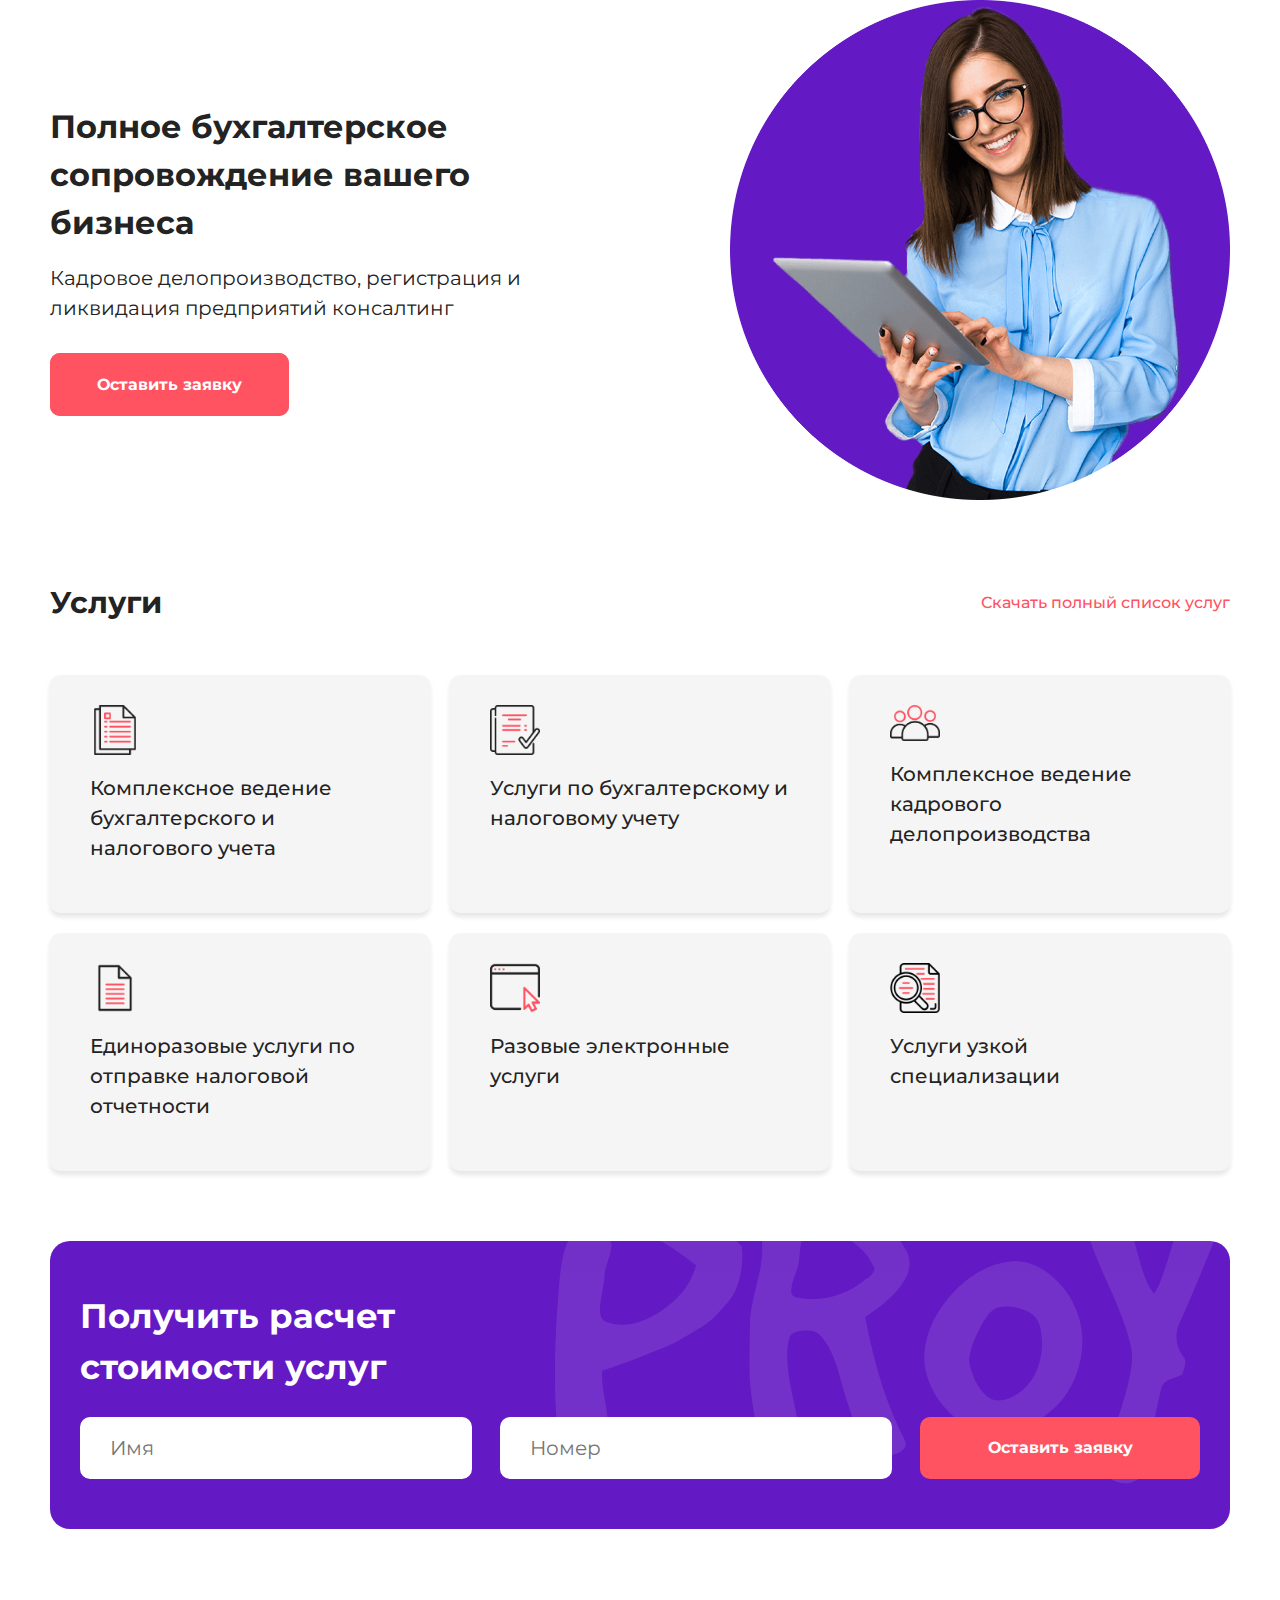
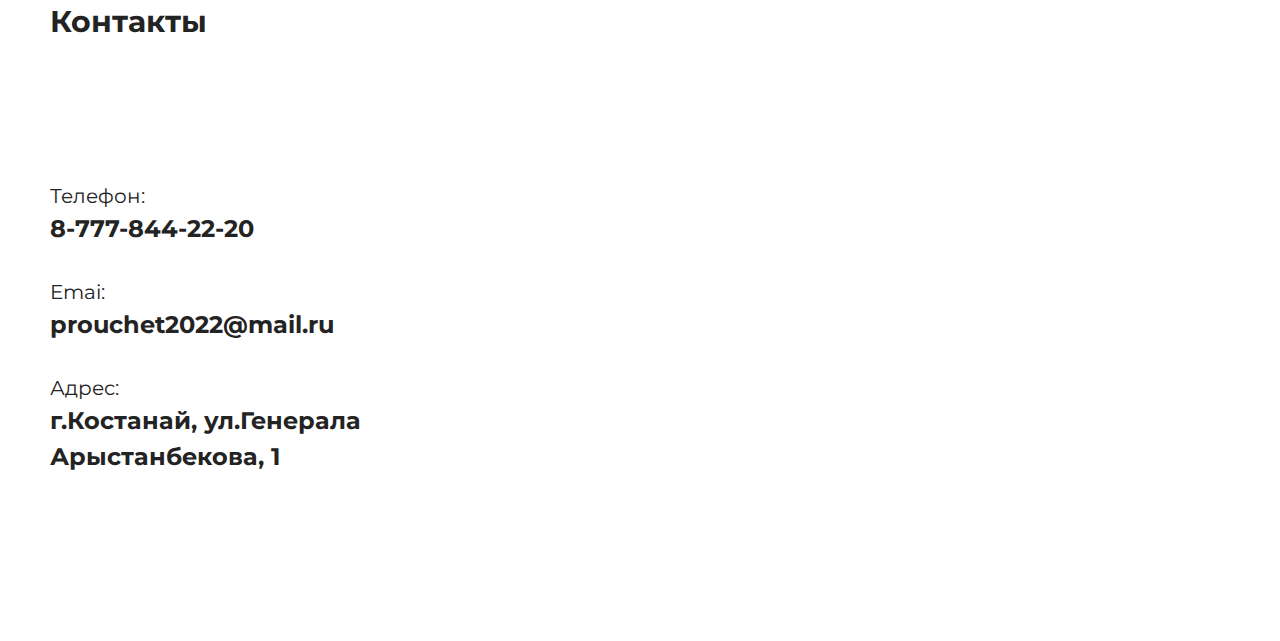
==== index.html @ 099c576c "first commit" ====
<!DOCTYPE html>
<html lang="en">

<head>
    <meta charset="UTF-8">
    <meta http-equiv="X-UA-Compatible" content="IE=edge">
    <meta name="viewport" content="width=device-width, initial-scale=1.0">
    <title>Document</title>
    <link rel="stylesheet" href="./styles/index.css">
</head>

<body>
    <!-- <header class="header">
        <div class="container">
            <div class="header__top">
                <div class="logo">
                    <img src="img/header/Лого.svg" alt="Лого">
                </div>
                <div class="social">
                    <ul class="social__links">
                        <li class="social__link">
                            <a href="mailto:prouchet2022@mail.ru"><img src="img/header/Почта.svg" alt="Почта">
                            </a>
                        </li>
                        <li class="social__link">
                            <a href="https://www.instagram.com/prouchet2022/">
                                <img src="img/header/Инста.svg" alt="Инстаграм">
                            </a>
                        </li>
                        <li class="social__link">
                            <a
                                href="https://api.whatsapp.com/send/?phone=%2B77778442220&text&type=phone_number&app_absent=0">
                                <img src="img/header/Ватсап.svg" alt="WhatsApp">
                            </a>
                        </li>
                        <li class="social__link">
                            <a href="https://t.me/ProUchet2022"><img src="img/header/Телега.svg" alt="Телеграм"></a>
                        </li>
                    </ul>
                </div>
            </div>
            <div class="header__line"></div>
            <div class="header__bottom">
                <nav class="nav">
                    <ul class="nav__links">
                        <li class="nav__link"><a href="">Главная</a></li>
                        <li class="nav__link"><a href="">Услуги</a></li>
                        <li class="nav__link"><a href="">Оставить заявку</a></li>
                        <li class="nav__link"><a href="">Контакты</a></li>
                    </ul>
                </nav>
                <a class="phone" href="tel:+77778442220">8-777-844-22-20</a>
            </div>
        </div>
    </header> -->

    <section class="main">
        <div class="container">
            <div class="main__body">
                <div class="main__info">
                    <h1 class="main__title">Полное бухгалтерское сопровождение вашего бизнеса</h1>
                    <h2 class="main__subtitle">Кадровое делопроизводство, регистрация и ликвидация предприятий
                        консалтинг</h2>
                    <a href="" class="main__btn">Оставить заявку</a>
                </div>
                <img src="img/main/main.png" alt="main.png" class="main__img">
            </div>
        </div>
    </section>

    <section class="services">
        <div class="container">
            <div class="services__wrapper">
                <div class="title">Услуги</div>
                <a class="services__download" href="">Скачать полный список услуг</a>
            </div>
            <div class="services__cards">
                <div class="services__card">
                    <img src="img/services/1.png" alt="Комплексное ведение бухгалтерского и налогового учета"
                        class="services__img">
                    <h2 class="services__info">Комплексное ведение бухгалтерского и налогового учета</h2>
                </div>
                <div class="services__card">
                    <img src="img/services/2.png" alt="Услуги по бухгалтерскому и налоговому учету"
                        class="services__img">
                    <h2 class="services__info">Услуги по бухгалтерскому и налоговому учету</h2>
                </div>
                <div class="services__card">
                    <img src="img/services/3.png" alt="Комплексное ведение кадрового делопроизводства"
                        class="services__img">
                    <h2 class="services__info">Комплексное ведение кадрового делопроизводства</h2>
                </div>
                <div class="services__card">
                    <img src="img/services/4.png" alt="Единоразовые услуги по отправке налоговой отчетности"
                        class="services__img">
                    <h2 class="services__info">Единоразовые услуги по отправке налоговой отчетности</h2>
                </div>
                <div class="services__card">
                    <img src="img/services/5.png" alt="Разовые электронные услуги" class="services__img">
                    <h2 class="services__info">Разовые электронные услуги</h2>
                </div>
                <div class="services__card">
                    <img src="img/services/6.png" alt="Услуги узкой специализации" class="services__img">
                    <h2 class="services__info">Услуги узкой специализации</h2>
                </div>
            </div>
        </div>
    </section>

    <section class="request">
        <div class="container">
            <div class="request__body">
                <img class="request__img" src="img/request/logo.svg" alt="logo">
                <h1 class="request__title">Получить расчет стоимости услуг</h1>
                <form action="" method="post" class="form">
                    <input required class="request__input" type="text" name="text-input" id="text-input"
                        placeholder="Имя">
                    <input required class="request__input" type="tel" name="tel-input" id="tel-input"
                        placeholder="Номер">
                    <button class="request__btn" type="submit">Оставить заявку</button>
                </form>
            </div>
        </div>
    </section>

    <section class="contacts">
        <div class="container">
            <h1 class="title">Контакты</h1>
            <div class="contacts__body">
                <div class="contacts__info">
                    <div class="contact">
                        <h3 class="contact__title">Телефон:</h3>
                        <a href="" class="contact__value">8-777-844-22-20</a>
                    </div>
                    <div class="contact">
                        <h3 class="contact__title">Emai:</h3>
                        <a href="" class="contact__value">prouchet2022@mail.ru</a>
                    </div>
                    <div class="contact">
                        <h3 class="contact__title">Адрес:</h3>
                        <a href="" class="contact__value">г.Костанай, ул.Генерала Арыстанбекова, 1</a>
                    </div>
                </div>
                <div class="contacts__map contacts__map-desctop">
                    <iframe
                        src="https://yandex.ru/map-widget/v1/?um=constructor%3Af47f072832b1f53e12cf5b8de2a3f0d917f9b3933cac91295e417494af73c1a1&amp;source=constructor"
                        width="500" height="500" frameborder="0"></iframe>
                </div>
                <div class="contacts__map-tablet contacts__map">
                    <iframe
                        src="https://yandex.ru/map-widget/v1/?um=constructor%3Af47f072832b1f53e12cf5b8de2a3f0d917f9b3933cac91295e417494af73c1a1&amp;source=constructor"
                        width="400" height="400" frameborder="0"></iframe>
                </div>
                <div class="contacts__map-mobile contacts__map">
                    <iframe
                        src="https://yandex.ru/map-widget/v1/?um=constructor%3Af47f072832b1f53e12cf5b8de2a3f0d917f9b3933cac91295e417494af73c1a1&amp;source=constructor"
                        width="100%" height="240" frameborder="0"></iframe>
                </div>
            </div>
        </div>
    </section>

    <!-- <footer class="footer">
        <div class="container">
            <div class="footer__body">
                <div class="footer__left">
                    <img src="img/footer/logo.svg" alt="logo" class="footer__logo">
                    <p class="footer__subtitle">Профессиональные услуги в области бухгалтерского
                        и налогового учёта, кадрового администрирования и консультирования</p>
                </div>
                <div class="footer__center">
                    <nav class="nav">
                        <ul class="nav__links footer__links">
                            <li class="nav__link"><a href="">Главная</a></li>
                            <li class="nav__link"><a href="">Оставить заявку</a></li>
                            <li class="nav__link"><a href="">Услуги</a></li>
                            <li class="nav__link"><a href="">Контакты</a></li>
                        </ul>
                    </nav>
                    <div class="social">
                        <ul class="social__links">
                            <li class="social__link">
                                <a href="mailto:prouchet2022@mail.ru"><img src="img/footer/Почта.svg" alt="Почта">
                                </a>
                            </li>
                            <li class="social__link">
                                <a href="https://www.instagram.com/prouchet2022/">
                                    <img src="img/footer/Инста.svg" alt="Инстаграм">
                                </a>
                            </li>
                            <li class="social__link">
                                <a
                                    href="https://api.whatsapp.com/send/?phone=%2B77778442220&text&type=phone_number&app_absent=0">
                                    <img src="img/footer/Ватсап.svg" alt="WhatsApp">
                                </a>
                            </li>
                            <li class="social__link">
                                <a href="https://t.me/ProUchet2022"><img src="img/footer/Телега.svg" alt="Телеграм"></a>
                            </li>
                        </ul>
                    </div>
                </div>
                <div class="footer__right">
                    <a href="" class="contact__value">8-777-844-22-20</a>

                    <a href="" class="contact__value">prouchet2022@mail.ru</a>

                    <a href="" class="contact__value">г.Костанай, ул.Генерала Арыстанбекова, 1</a>
                </div>
            </div>
            <a href="" class="policy">Политика конфеденциальности</a>
        </div>
    </footer> -->
</body>

</html>
---- styles/index.css ----
@charset "UTF-8";
/* Указываем box sizing */
@import url("https://fonts.googleapis.com/css2?family=Montserrat:wght@400;500;700&display=swap");
*,
*::before,
*::after {
  -webkit-box-sizing: border-box;
          box-sizing: border-box;
}

/* Убираем внутренние отступы */
ul[class],
ol[class] {
  padding: 0;
}

/* Убираем внешние отступы */
body,
h1,
h2,
h3,
h4,
p,
ul[class],
ol[class],
li,
figure,
figcaption,
blockquote,
dl,
dd {
  margin: 0;
}

/* Выставляем основные настройки по-умолчанию для body */
body {
  min-height: 100vh;
  scroll-behavior: smooth;
  text-rendering: optimizeSpeed;
  line-height: 1.5;
}

/* Удаляем стандартную стилизацию для всех ul и il, у которых есть атрибут class*/
ul[class],
ol[class] {
  list-style: none;
}

/* Элементы a, у которых нет класса, сбрасываем до дефолтных стилей */
a {
  text-decoration: none;
  font-family: inherit;
  color: inherit;
}

a:not([class]) {
  -webkit-text-decoration-skip: ink;
          text-decoration-skip-ink: auto;
}

/* Упрощаем работу с изображениями */
img {
  max-width: 100%;
  display: block;
}

/* Указываем понятную периодичность в потоке данных у article*/
article > * + * {
  margin-top: 1em;
}

/* Наследуем шрифты для инпутов и кнопок */
input,
button,
textarea,
select {
  font: inherit;
}

/* Удаляем все анимации и переходы для людей, которые предпочитай их не использовать */
@media (prefers-reduced-motion: reduce) {
  * {
    -webkit-animation-duration: 0.01ms !important;
            animation-duration: 0.01ms !important;
    -webkit-animation-iteration-count: 1 !important;
            animation-iteration-count: 1 !important;
    -webkit-transition-duration: 0.01ms !important;
            transition-duration: 0.01ms !important;
    scroll-behavior: auto !important;
  }
}
body {
  font-family: "Montserrat", sans-serif;
  font-weight: 400;
  color: #232323;
  overflow-x: hidden;
}

.container {
  max-width: 1220px;
  margin: 0 auto;
  padding: 0 20px;
}
@media (max-width: 500px) {
  .container {
    padding: 0 10px;
  }
}

.title {
  font-weight: 700;
  font-size: 30px;
}
@media (max-width: 760px) {
  .title {
    font-size: 24px;
  }
}

.header {
  padding-bottom: 60px;
}
.header__top {
  display: -webkit-box;
  display: -ms-flexbox;
  display: flex;
  -webkit-box-pack: justify;
      -ms-flex-pack: justify;
          justify-content: space-between;
  -webkit-box-align: center;
      -ms-flex-align: center;
          align-items: center;
  padding: 15px 0;
}
.header__line {
  width: 100%;
  height: 1px;
  background: #232323;
  opacity: 0.2;
}
.header__bottom {
  padding-top: 27px;
  display: -webkit-box;
  display: -ms-flexbox;
  display: flex;
  -webkit-box-align: center;
      -ms-flex-align: center;
          align-items: center;
  -webkit-box-pack: justify;
      -ms-flex-pack: justify;
          justify-content: space-between;
}

.logo {
  width: 200px;
}

.social__links {
  display: -webkit-box;
  display: -ms-flexbox;
  display: flex;
  -webkit-box-align: center;
      -ms-flex-align: center;
          align-items: center;
}
.social__link {
  width: 40px;
  margin-right: 17px;
}
.social__link:last-child {
  margin: 0;
}

.nav__links {
  display: -webkit-box;
  display: -ms-flexbox;
  display: flex;
  -webkit-box-align: center;
      -ms-flex-align: center;
          align-items: center;
}
.nav__link {
  margin-right: 40px;
}
.nav__link:last-child {
  margin: 0;
}
.nav__link a {
  font-size: 14px;
  font-weight: 500;
  -webkit-transition: all 0.2s ease;
  transition: all 0.2s ease;
}
.nav__link a:hover {
  color: #FF5362;
}

.phone {
  font-weight: 700;
}

.main {
  margin-bottom: 80px;
}
@media (max-width: 500px) {
  .main {
    margin-bottom: 40px;
  }
}
.main__body {
  display: -webkit-box;
  display: -ms-flexbox;
  display: flex;
  -webkit-box-align: center;
      -ms-flex-align: center;
          align-items: center;
  -webkit-box-pack: justify;
      -ms-flex-pack: justify;
          justify-content: space-between;
}
@media (max-width: 700px) {
  .main__body {
    -webkit-box-orient: vertical;
    -webkit-box-direction: normal;
        -ms-flex-direction: column;
            flex-direction: column;
  }
}
.main__info {
  max-width: 550px;
}
@media (max-width: 1000px) {
  .main__info {
    max-width: 450px;
    margin-right: 20px;
  }
}
@media (max-width: 700px) {
  .main__info {
    text-align: center;
    max-width: 500px;
    margin-bottom: 50px;
  }
}
.main__title {
  font-weight: 700;
  font-size: 32px;
  margin-bottom: 16px;
}
@media (max-width: 1000px) {
  .main__title {
    font-size: 26px;
  }
}
@media (max-width: 420px) {
  .main__title {
    margin-bottom: 50px;
  }
}
.main__subtitle {
  font-weight: 400;
  font-size: 20px;
  margin-bottom: 50px;
}
@media (max-width: 1000px) {
  .main__subtitle {
    font-size: 16px;
  }
}
@media (max-width: 420px) {
  .main__subtitle {
    display: none;
  }
}
.main__btn {
  color: #FFFFFF;
  font-weight: 700;
  font-size: 16px;
  padding: 20px 45px;
  background: #FF5362;
  border-radius: 10px;
  border: 2px solid #FF5362;
  -webkit-transition: all 0.2s ease;
  transition: all 0.2s ease;
}
@media (max-width: 1000px) {
  .main__btn {
    font-size: 14px;
  }
}
.main__btn:hover {
  background: transparent;
  color: #FF5362;
}
.main__img {
  width: 500px;
}
@media (max-width: 1000px) {
  .main__img {
    width: 400px;
  }
}
@media (max-width: 800px) {
  .main__img {
    width: 300px;
  }
}

.services {
  margin-bottom: 70px;
}
@media (max-width: 500px) {
  .services {
    margin-bottom: 30px;
  }
}
.services__wrapper {
  display: -webkit-box;
  display: -ms-flexbox;
  display: flex;
  -webkit-box-align: center;
      -ms-flex-align: center;
          align-items: center;
  -webkit-box-pack: justify;
      -ms-flex-pack: justify;
          justify-content: space-between;
  margin-bottom: 50px;
}
@media (max-width: 500px) {
  .services__wrapper {
    margin-bottom: 20px;
  }
}
.services__download {
  font-weight: 500;
  font-size: 16px;
  color: #FF5362;
}
@media (max-width: 760px) {
  .services__download {
    font-size: 12px;
  }
}
.services__cards {
  display: -ms-grid;
  display: grid;
  -ms-grid-columns: 1fr 20px 1fr 20px 1fr;
  grid-template-columns: repeat(3, 1fr);
  -ms-grid-rows: 1fr 20px 1fr;
  grid-template-rows: repeat(2, 1fr);
  grid-column-gap: 20px;
  grid-row-gap: 20px;
}
.services__cards > *:nth-child(1) {
  -ms-grid-row: 1;
  -ms-grid-column: 1;
}
.services__cards > *:nth-child(2) {
  -ms-grid-row: 1;
  -ms-grid-column: 3;
}
.services__cards > *:nth-child(3) {
  -ms-grid-row: 1;
  -ms-grid-column: 5;
}
.services__cards > *:nth-child(4) {
  -ms-grid-row: 3;
  -ms-grid-column: 1;
}
.services__cards > *:nth-child(5) {
  -ms-grid-row: 3;
  -ms-grid-column: 3;
}
.services__cards > *:nth-child(6) {
  -ms-grid-row: 3;
  -ms-grid-column: 5;
}
@media (max-width: 1100px) {
  .services__cards {
    -ms-grid-columns: (1fr)[2];
    grid-template-columns: repeat(2, 1fr);
    -ms-grid-rows: (1fr)[3];
    grid-template-rows: repeat(3, 1fr);
  }
  .services__cards > *:nth-child(1) {
    -ms-grid-row: 1;
    -ms-grid-column: 1;
  }
  .services__cards > *:nth-child(2) {
    -ms-grid-row: 1;
    -ms-grid-column: 2;
  }
  .services__cards > *:nth-child(3) {
    -ms-grid-row: 2;
    -ms-grid-column: 1;
  }
  .services__cards > *:nth-child(4) {
    -ms-grid-row: 2;
    -ms-grid-column: 2;
  }
  .services__cards > *:nth-child(5) {
    -ms-grid-row: 3;
    -ms-grid-column: 1;
  }
  .services__cards > *:nth-child(6) {
    -ms-grid-row: 3;
    -ms-grid-column: 2;
  }
}
@media (max-width: 420px) {
  .services__cards {
    -ms-grid-columns: (1fr)[1];
    grid-template-columns: repeat(1, 1fr);
    -ms-grid-rows: (1fr)[6];
    grid-template-rows: repeat(6, 1fr);
  }
  .services__cards > *:nth-child(1) {
    -ms-grid-row: 1;
    -ms-grid-column: 1;
  }
  .services__cards > *:nth-child(2) {
    -ms-grid-row: 2;
    -ms-grid-column: 1;
  }
  .services__cards > *:nth-child(3) {
    -ms-grid-row: 3;
    -ms-grid-column: 1;
  }
  .services__cards > *:nth-child(4) {
    -ms-grid-row: 4;
    -ms-grid-column: 1;
  }
  .services__cards > *:nth-child(5) {
    -ms-grid-row: 5;
    -ms-grid-column: 1;
  }
  .services__cards > *:nth-child(6) {
    -ms-grid-row: 6;
    -ms-grid-column: 1;
  }
}
.services__card {
  padding: 30px 40px 50px 40px;
  background: #F5F5F5;
  border-radius: 10px;
  -webkit-box-shadow: 0px 4px 5px rgba(0, 0, 0, 0.1);
          box-shadow: 0px 4px 5px rgba(0, 0, 0, 0.1);
}
@media (max-width: 570px) {
  .services__card {
    padding: 15px 20px;
  }
}
.services__img {
  margin-bottom: 18px;
  width: 50px;
}
@media (max-width: 760px) {
  .services__img {
    width: 30px;
  }
}
@media (max-width: 420px) {
  .services__img {
    margin-bottom: 10px;
  }
}
.services__info {
  font-weight: 500;
  font-size: 20px;
}
@media (max-width: 760px) {
  .services__info {
    font-size: 14px;
  }
}

.request {
  margin-bottom: 70px;
}
.request__body {
  width: 100%;
  padding: 50px 30px;
  background: #6319C3;
  position: relative;
  border-radius: 20px;
  overflow: hidden;
}
@media (max-width: 560px) {
  .request__body {
    padding: 20px 15px;
  }
}
.request__img {
  opacity: 0.1;
  position: absolute;
  top: -50px;
  left: 500px;
  z-index: 1;
}
@media (max-width: 1140px) {
  .request__img {
    left: 400px;
  }
}
@media (max-width: 800px) {
  .request__img {
    left: 200px;
    top: 20px;
  }
}
.request__title {
  color: #FFFFFF;
  font-size: 34px;
  max-width: 370px;
  margin-bottom: 24px;
}
@media (max-width: 560px) {
  .request__title {
    font-size: 26px;
    max-width: 320px;
  }
}
.request__input {
  width: 35%;
  color: #232323;
  border: none;
  background: #FFFFFF;
  padding: 16px 0 16px 30px;
  font-size: 20px;
  border-radius: 10px;
  margin-right: 27px;
}
.request__input:focus {
  outline: none;
}
@media (max-width: 800px) {
  .request__input {
    display: block;
    margin-bottom: 20px;
    width: 100%;
  }
}
@media (max-width: 560px) {
  .request__input {
    font-size: 16px;
    padding: 10px 0 10px 20px;
  }
}
.request__btn {
  background: #FF5362;
  border-radius: 10px;
  outline: none;
  border: none;
  width: 25%;
  color: #FFFFFF;
  font-weight: 700;
  font-size: 16px;
  cursor: pointer;
  -webkit-transition: all 0.2s ease;
  transition: all 0.2s ease;
}
.request__btn:hover {
  background: #FFFFFF;
  color: #232323;
}
@media (max-width: 800px) {
  .request__btn {
    padding: 20px 0;
    display: block;
    margin-bottom: 20px;
    width: 100%;
  }
}
@media (max-width: 560px) {
  .request__btn {
    font-size: 16px;
    padding: 10px 0;
  }
}

.form {
  display: -webkit-box;
  display: -ms-flexbox;
  display: flex;
  -webkit-box-align: stretch;
      -ms-flex-align: stretch;
          align-items: stretch;
  -webkit-box-pack: justify;
      -ms-flex-pack: justify;
          justify-content: space-between;
  position: relative;
  z-index: 2;
}
@media (max-width: 800px) {
  .form {
    -webkit-box-orient: vertical;
    -webkit-box-direction: normal;
        -ms-flex-direction: column;
            flex-direction: column;
  }
}

.contacts {
  margin-bottom: 60px;
}
.contacts__body {
  margin-top: 30px;
  display: -webkit-box;
  display: -ms-flexbox;
  display: flex;
  -webkit-box-align: center;
      -ms-flex-align: center;
          align-items: center;
  -webkit-box-pack: justify;
      -ms-flex-pack: justify;
          justify-content: space-between;
}
@media (max-width: 690px) {
  .contacts__body {
    -webkit-box-orient: vertical;
    -webkit-box-direction: reverse;
        -ms-flex-direction: column-reverse;
            flex-direction: column-reverse;
    width: 100%;
  }
}
.contacts__info {
  max-width: 320px;
}
.contacts__map {
  -webkit-filter: drop-shadow(0px 4px 5px rgba(0, 0, 0, 0.1));
          filter: drop-shadow(0px 4px 5px rgba(0, 0, 0, 0.1));
}
@media (max-width: 880px) {
  .contacts__map-desctop {
    display: none;
  }
}
.contacts__map-tablet {
  display: none;
}
@media (max-width: 880px) {
  .contacts__map-tablet {
    display: block;
  }
}
@media (max-width: 690px) {
  .contacts__map-tablet {
    display: none;
  }
}
.contacts__map-mobile {
  display: none;
}
@media (max-width: 690px) {
  .contacts__map-mobile {
    display: block;
    width: 100%;
    margin-bottom: 20px;
  }
}

.contact {
  margin-bottom: 30px;
}
@media (max-width: 690px) {
  .contact {
    margin-bottom: 10px;
  }
}
.contact__title {
  font-weight: 400;
  font-size: 20px;
}
@media (max-width: 880px) {
  .contact__title {
    font-size: 14px;
  }
}
.contact__value {
  font-weight: 700;
  font-size: 24px;
}
@media (max-width: 880px) {
  .contact__value {
    font-size: 16px;
  }
}
.contact:last-child {
  margin-bottom: 0;
}

.footer {
  padding: 50px 0 30px;
  background: #232323;
  color: #FFFFFF;
}
.footer__body {
  display: -webkit-box;
  display: -ms-flexbox;
  display: flex;
  -webkit-box-align: start;
      -ms-flex-align: start;
          align-items: flex-start;
  -webkit-box-pack: justify;
      -ms-flex-pack: justify;
          justify-content: space-between;
}
.footer__left {
  max-width: 340px;
}
.footer__subtitle {
  font-size: 12px;
  color: #5A5A5A;
}
.footer__center {
  padding-top: 20px;
}
.footer__right {
  padding-top: 20px;
}
.footer .nav__links {
  display: -ms-grid;
  display: grid;
  -ms-grid-columns: 1fr 0px 1fr;
  grid-template-columns: repeat(2, 1fr);
  -ms-grid-rows: 1fr 20px 1fr;
  grid-template-rows: repeat(2, 1fr);
  grid-column-gap: 0px;
  grid-row-gap: 20px;
  margin-bottom: 20px;
}
.footer .nav__links > *:nth-child(1) {
  -ms-grid-row: 1;
  -ms-grid-column: 1;
}
.footer .nav__links > *:nth-child(2) {
  -ms-grid-row: 1;
  -ms-grid-column: 3;
}
.footer .nav__links > *:nth-child(3) {
  -ms-grid-row: 3;
  -ms-grid-column: 1;
}
.footer .nav__links > *:nth-child(4) {
  -ms-grid-row: 3;
  -ms-grid-column: 3;
}
.footer .nav__link {
  font-size: 16px;
  margin-right: 0;
}
.footer .contact__value {
  display: block;
  font-size: 16px;
  font-weight: 400;
  padding-bottom: 10px;
}
.footer .policy {
  display: block;
  text-align: center;
  margin-top: 30px;
  font-size: 12px;
  color: #5A5A5A;
}
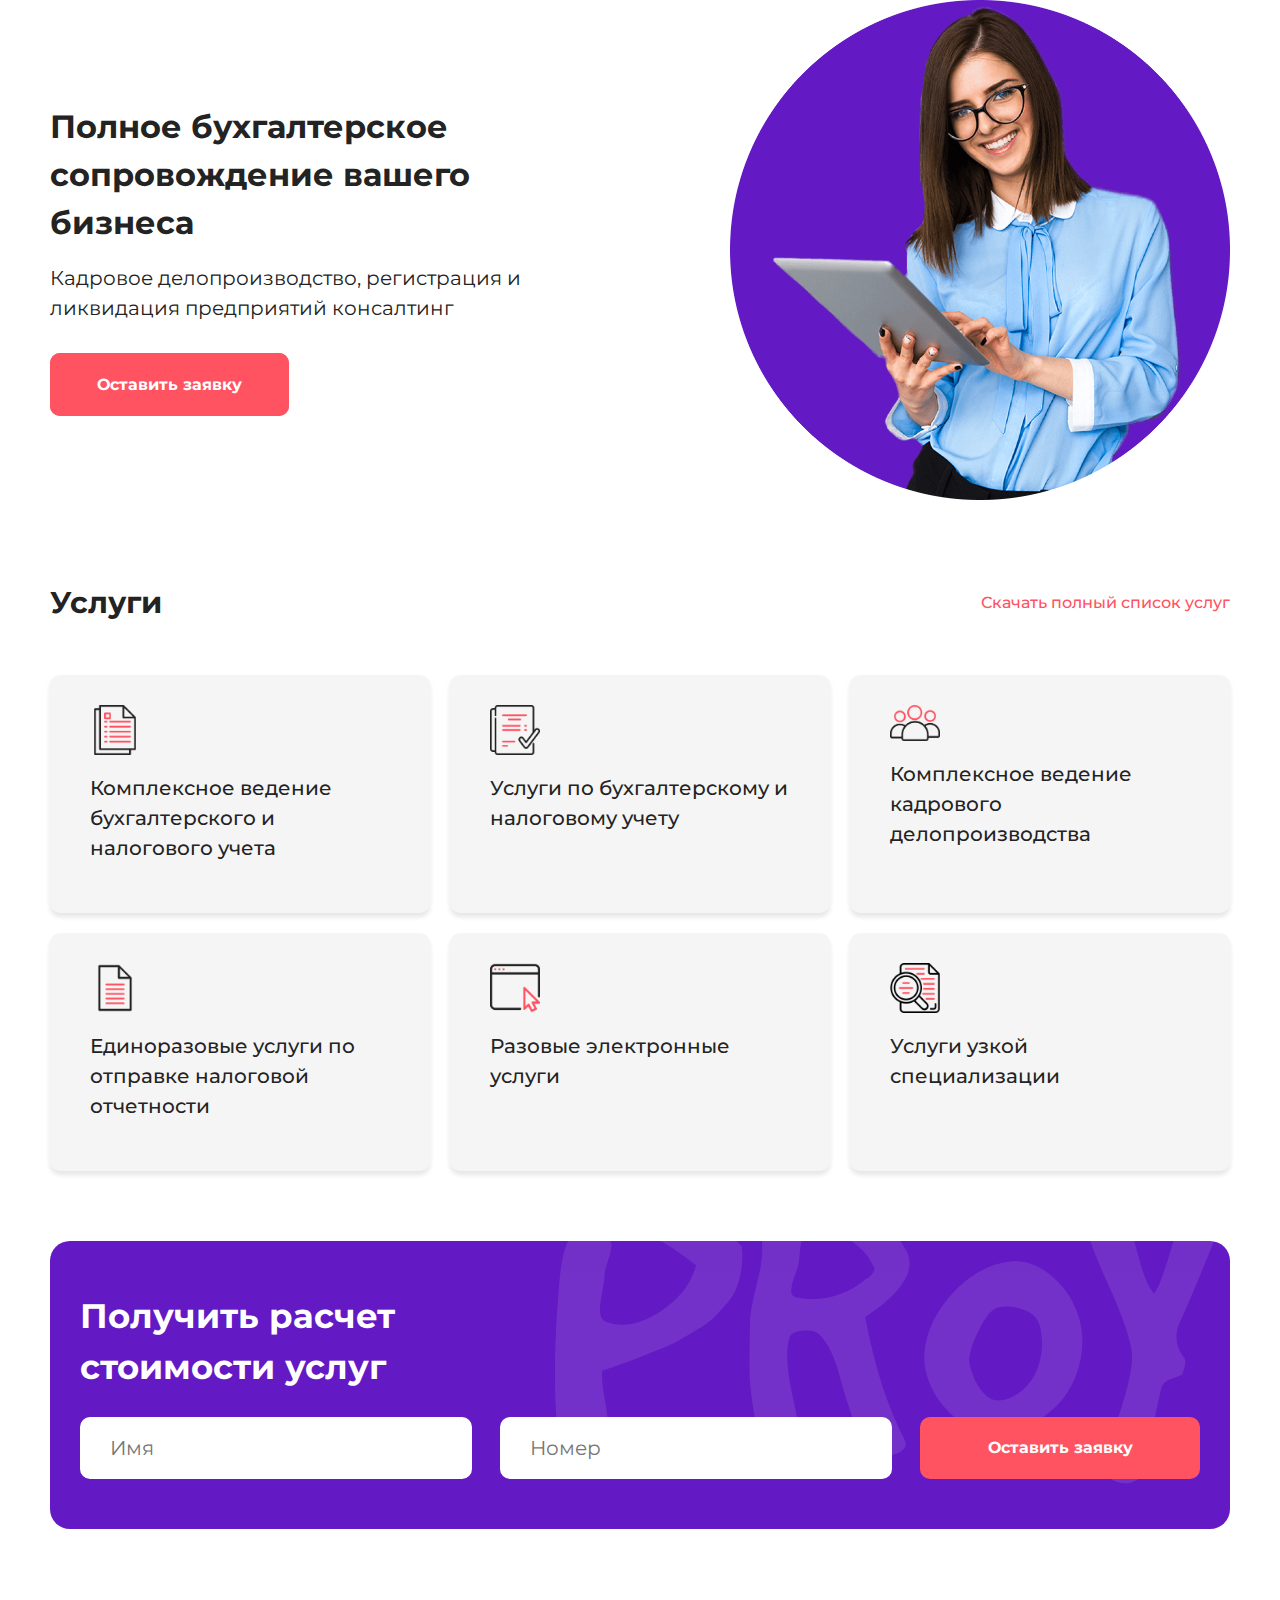
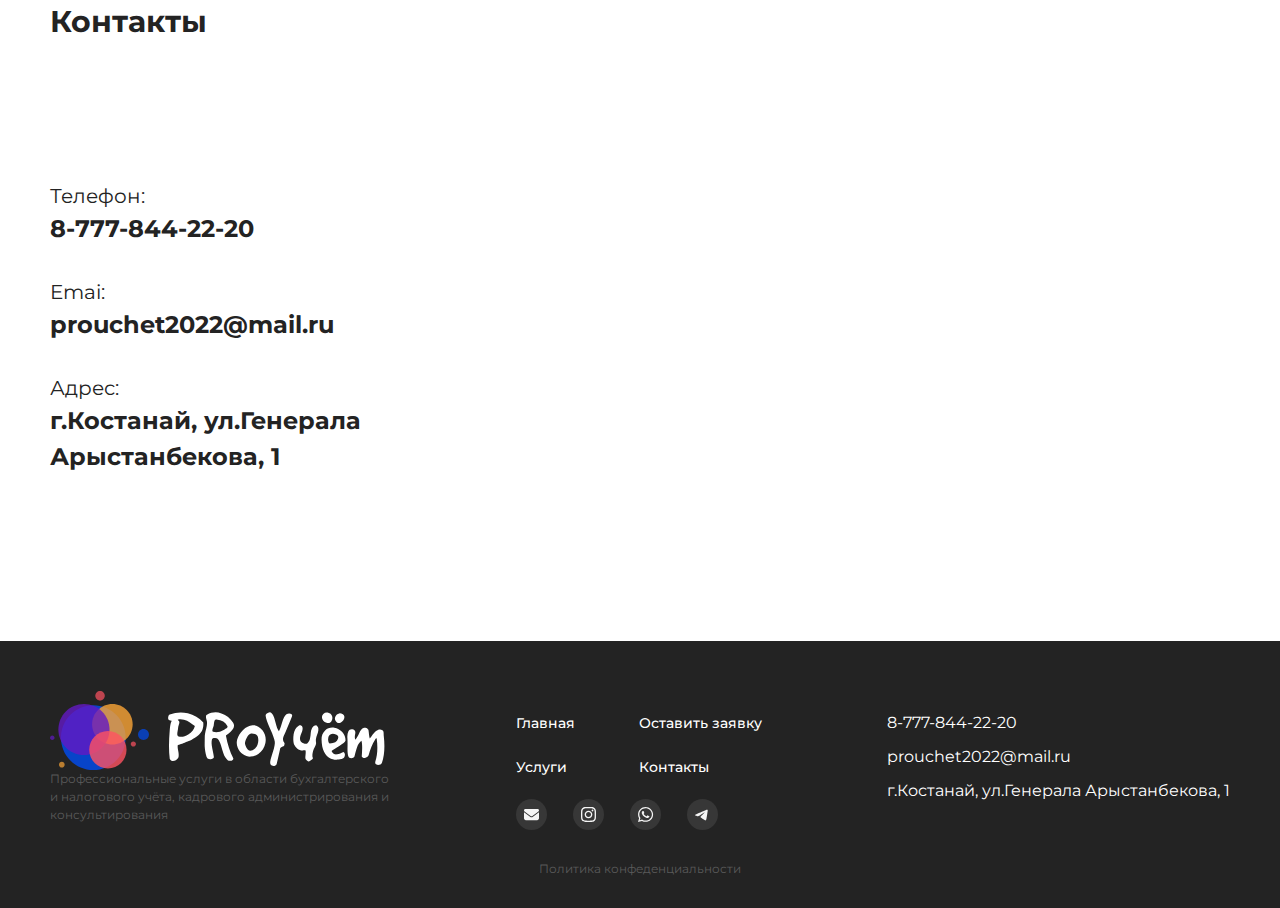
==== commit 6879e4c9: "Footer adaptation" ====
--- a/index.html
+++ b/index.html
@@ -160,7 +160,7 @@
         </div>
     </section>
 
-    <!-- <footer class="footer">
+    <footer class="footer">
         <div class="container">
             <div class="footer__body">
                 <div class="footer__left">
@@ -210,7 +210,7 @@
             </div>
             <a href="" class="policy">Политика конфеденциальности</a>
         </div>
-    </footer> -->
+    </footer>
 </body>
 
 </html>--- a/styles/index.css
+++ b/styles/index.css
@@ -707,6 +707,17 @@
       -ms-flex-pack: justify;
           justify-content: space-between;
 }
+@media (max-width: 690px) {
+  .footer__body {
+    -webkit-box-orient: vertical;
+    -webkit-box-direction: normal;
+        -ms-flex-direction: column;
+            flex-direction: column;
+    -webkit-box-align: center;
+        -ms-flex-align: center;
+            align-items: center;
+  }
+}
 .footer__left {
   max-width: 340px;
 }
@@ -719,6 +730,11 @@
 }
 .footer__right {
   padding-top: 20px;
+}
+@media (max-width: 1100px) {
+  .footer__right {
+    display: none;
+  }
 }
 .footer .nav__links {
   display: -ms-grid;
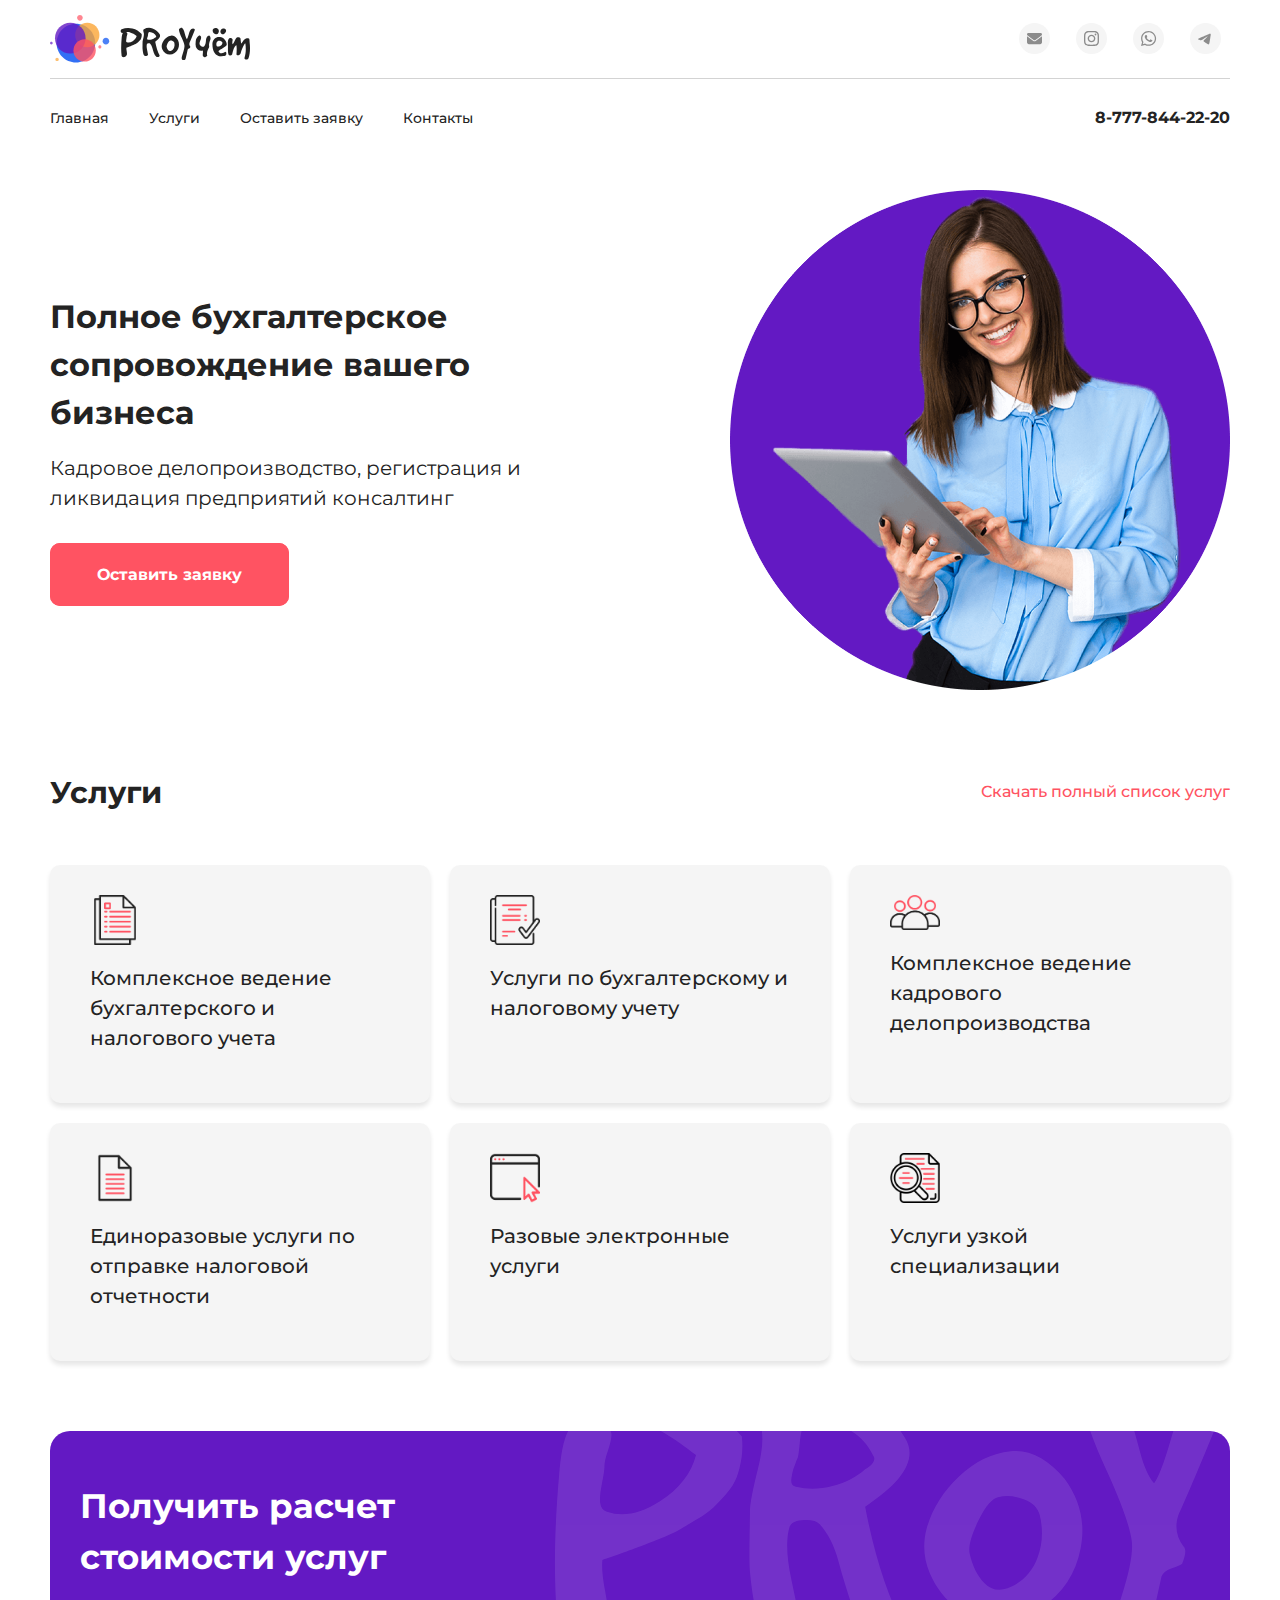
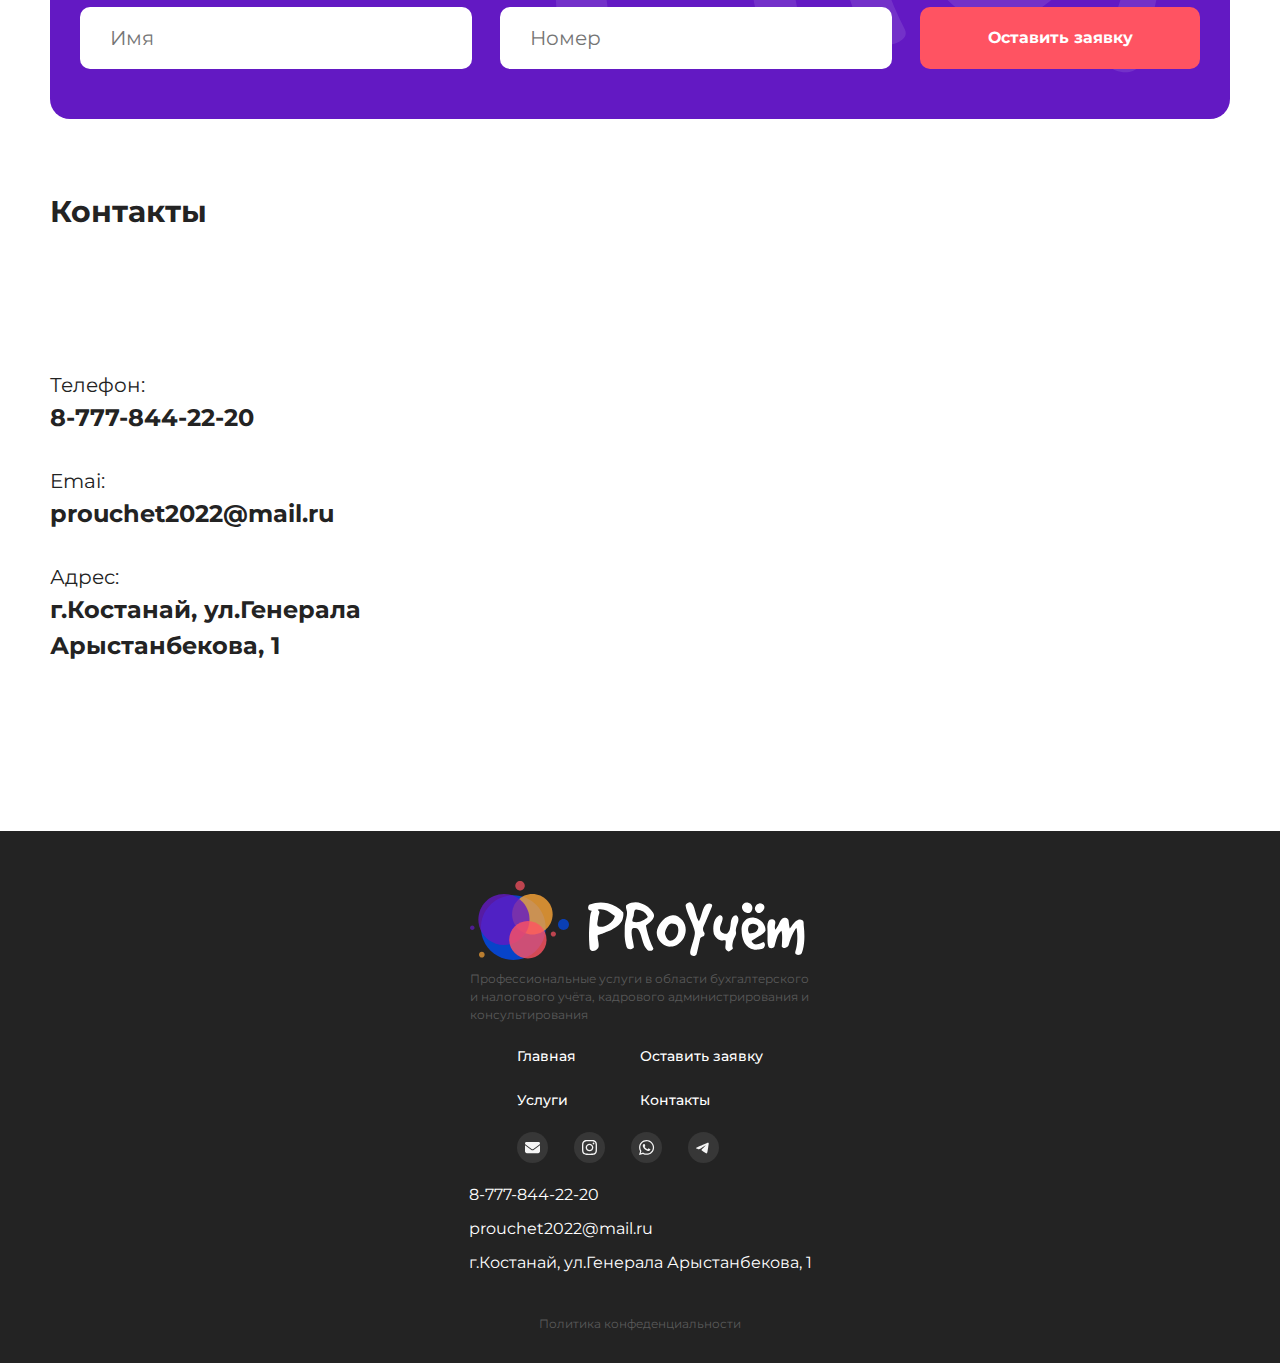
==== commit 8982ac66: "mobile menu" ====
--- a/index.html
+++ b/index.html
@@ -10,7 +10,7 @@
 </head>
 
 <body>
-    <!-- <header class="header">
+    <header class="header">
         <div class="container">
             <div class="header__top">
                 <div class="logo">
@@ -37,6 +37,9 @@
                             <a href="https://t.me/ProUchet2022"><img src="img/header/Телега.svg" alt="Телеграм"></a>
                         </li>
                     </ul>
+                </div>
+                <div class="burger">
+                    <span></span>
                 </div>
             </div>
             <div class="header__line"></div>
@@ -52,7 +55,19 @@
                 <a class="phone" href="tel:+77778442220">8-777-844-22-20</a>
             </div>
         </div>
-    </header> -->
+    </header>
+
+    <div class="mobile_menu" id="mobile_menu">
+        <div class="container">
+            <nav class="nav_mobile">
+                <a class="nav_a mobile" href="#headest">Главная</a>
+                <a class="nav_a mobile" href="#can">Услуги</a>
+                <a class="nav_a mobile" href="#about">О компании</a>
+                <a class="nav_a mobile" href="#request">Оставить заявку</a>
+                <a class="nav_a mobile" href="#contacts">Контакты</a>
+            </nav>
+        </div>
+    </div>
 
     <section class="main">
         <div class="container">
@@ -211,6 +226,8 @@
             <a href="" class="policy">Политика конфеденциальности</a>
         </div>
     </footer>
+
+    <script src="scripts/index.js"></script>
 </body>
 
 </html>--- a/styles/index.css
+++ b/styles/index.css
@@ -119,6 +119,8 @@
 
 .header {
   padding-bottom: 60px;
+  position: relative;
+  z-index: 5;
 }
 .header__top {
   display: -webkit-box;
@@ -150,11 +152,21 @@
       -ms-flex-pack: justify;
           justify-content: space-between;
 }
+@media (max-width: 720px) {
+  .header__bottom {
+    display: none;
+  }
+}
 
 .logo {
   width: 200px;
 }
 
+@media (max-width: 720px) {
+  .social {
+    display: none;
+  }
+}
 .social__links {
   display: -webkit-box;
   display: -ms-flexbox;
@@ -199,12 +211,123 @@
   font-weight: 700;
 }
 
+.burger {
+  display: none;
+  position: relative;
+  width: 30px;
+  height: 23px;
+}
+@media (max-width: 720px) {
+  .burger {
+    display: block;
+  }
+}
+
+.burger::after,
+.burger:before {
+  position: absolute;
+  display: block;
+  content: "";
+  width: 100%;
+  height: 3px;
+  left: 0;
+  background-color: #232323;
+  -webkit-transition: all 0.2s ease;
+  transition: all 0.2s ease;
+}
+
+.burger:before {
+  top: 0;
+}
+
+.burger::after {
+  bottom: 0;
+}
+
+.burger span {
+  position: relative;
+  top: 10px;
+  display: block;
+  content: "";
+  width: 100%;
+  height: 3px;
+  background-color: #232323;
+  -webkit-transition: all 0.2s ease;
+  transition: all 0.2s ease;
+}
+
+.burger.open:before {
+  -webkit-transform: rotate(45deg);
+          transform: rotate(45deg);
+  top: 10px;
+}
+
+.burger.open::after {
+  -webkit-transform: rotate(-45deg);
+          transform: rotate(-45deg);
+  bottom: 10px;
+}
+
+.burger.open span {
+  -webkit-transform: scale(0);
+          transform: scale(0);
+}
+
+.mobile_menu {
+  position: absolute;
+  width: 100%;
+  padding-top: 110px;
+  padding-bottom: 30px;
+  left: 0;
+  right: 0;
+  z-index: 3;
+  background-color: #FFFFFF;
+  top: -100%;
+  opacity: 0;
+  -webkit-transition: all 0.5s ease;
+  transition: all 0.5s ease;
+  overflow: auto;
+  -webkit-box-shadow: 3px 4px 5px rgba(0, 0, 0, 0.25);
+          box-shadow: 3px 4px 5px rgba(0, 0, 0, 0.25);
+}
+
+.mobile_menu.open {
+  top: 0;
+  opacity: 1;
+}
+
+.nav_mobile {
+  text-align: center;
+  display: -webkit-box;
+  display: -ms-flexbox;
+  display: flex;
+  -webkit-box-orient: vertical;
+  -webkit-box-direction: normal;
+      -ms-flex-direction: column;
+          flex-direction: column;
+  -webkit-box-pack: left;
+      -ms-flex-pack: left;
+          justify-content: left;
+}
+
+.nav_a.mobile {
+  padding: 20px 0;
+  margin: 5px 0;
+  background-color: #FF5362;
+  border-radius: 20px;
+  color: #FFFFFF;
+}
+
+.nav_a.mobile:hover {
+  color: #fff;
+}
+
 .main {
   margin-bottom: 80px;
 }
-@media (max-width: 500px) {
+@media (max-width: 720px) {
   .main {
-    margin-bottom: 40px;
+    margin-bottom: 20px;
   }
 }
 .main__body {
@@ -218,12 +341,12 @@
       -ms-flex-pack: justify;
           justify-content: space-between;
 }
-@media (max-width: 700px) {
+@media (max-width: 720px) {
   .main__body {
     -webkit-box-orient: vertical;
-    -webkit-box-direction: normal;
-        -ms-flex-direction: column;
-            flex-direction: column;
+    -webkit-box-direction: reverse;
+        -ms-flex-direction: column-reverse;
+            flex-direction: column-reverse;
   }
 }
 .main__info {
@@ -235,7 +358,7 @@
     margin-right: 20px;
   }
 }
-@media (max-width: 700px) {
+@media (max-width: 720px) {
   .main__info {
     text-align: center;
     max-width: 500px;
@@ -254,7 +377,7 @@
 }
 @media (max-width: 420px) {
   .main__title {
-    margin-bottom: 50px;
+    margin-bottom: 10px;
   }
 }
 .main__subtitle {
@@ -265,11 +388,6 @@
 @media (max-width: 1000px) {
   .main__subtitle {
     font-size: 16px;
-  }
-}
-@media (max-width: 420px) {
-  .main__subtitle {
-    display: none;
   }
 }
 .main__btn {
@@ -303,6 +421,11 @@
 @media (max-width: 800px) {
   .main__img {
     width: 300px;
+  }
+}
+@media (max-width: 720px) {
+  .main__img {
+    margin-bottom: 10px;
   }
 }
 
@@ -707,7 +830,7 @@
       -ms-flex-pack: justify;
           justify-content: space-between;
 }
-@media (max-width: 690px) {
+@media (max-width: 7200px) {
   .footer__body {
     -webkit-box-orient: vertical;
     -webkit-box-direction: normal;
@@ -720,6 +843,9 @@
 }
 .footer__left {
   max-width: 340px;
+}
+.footer__logo {
+  margin-bottom: 10px;
 }
 .footer__subtitle {
   font-size: 12px;
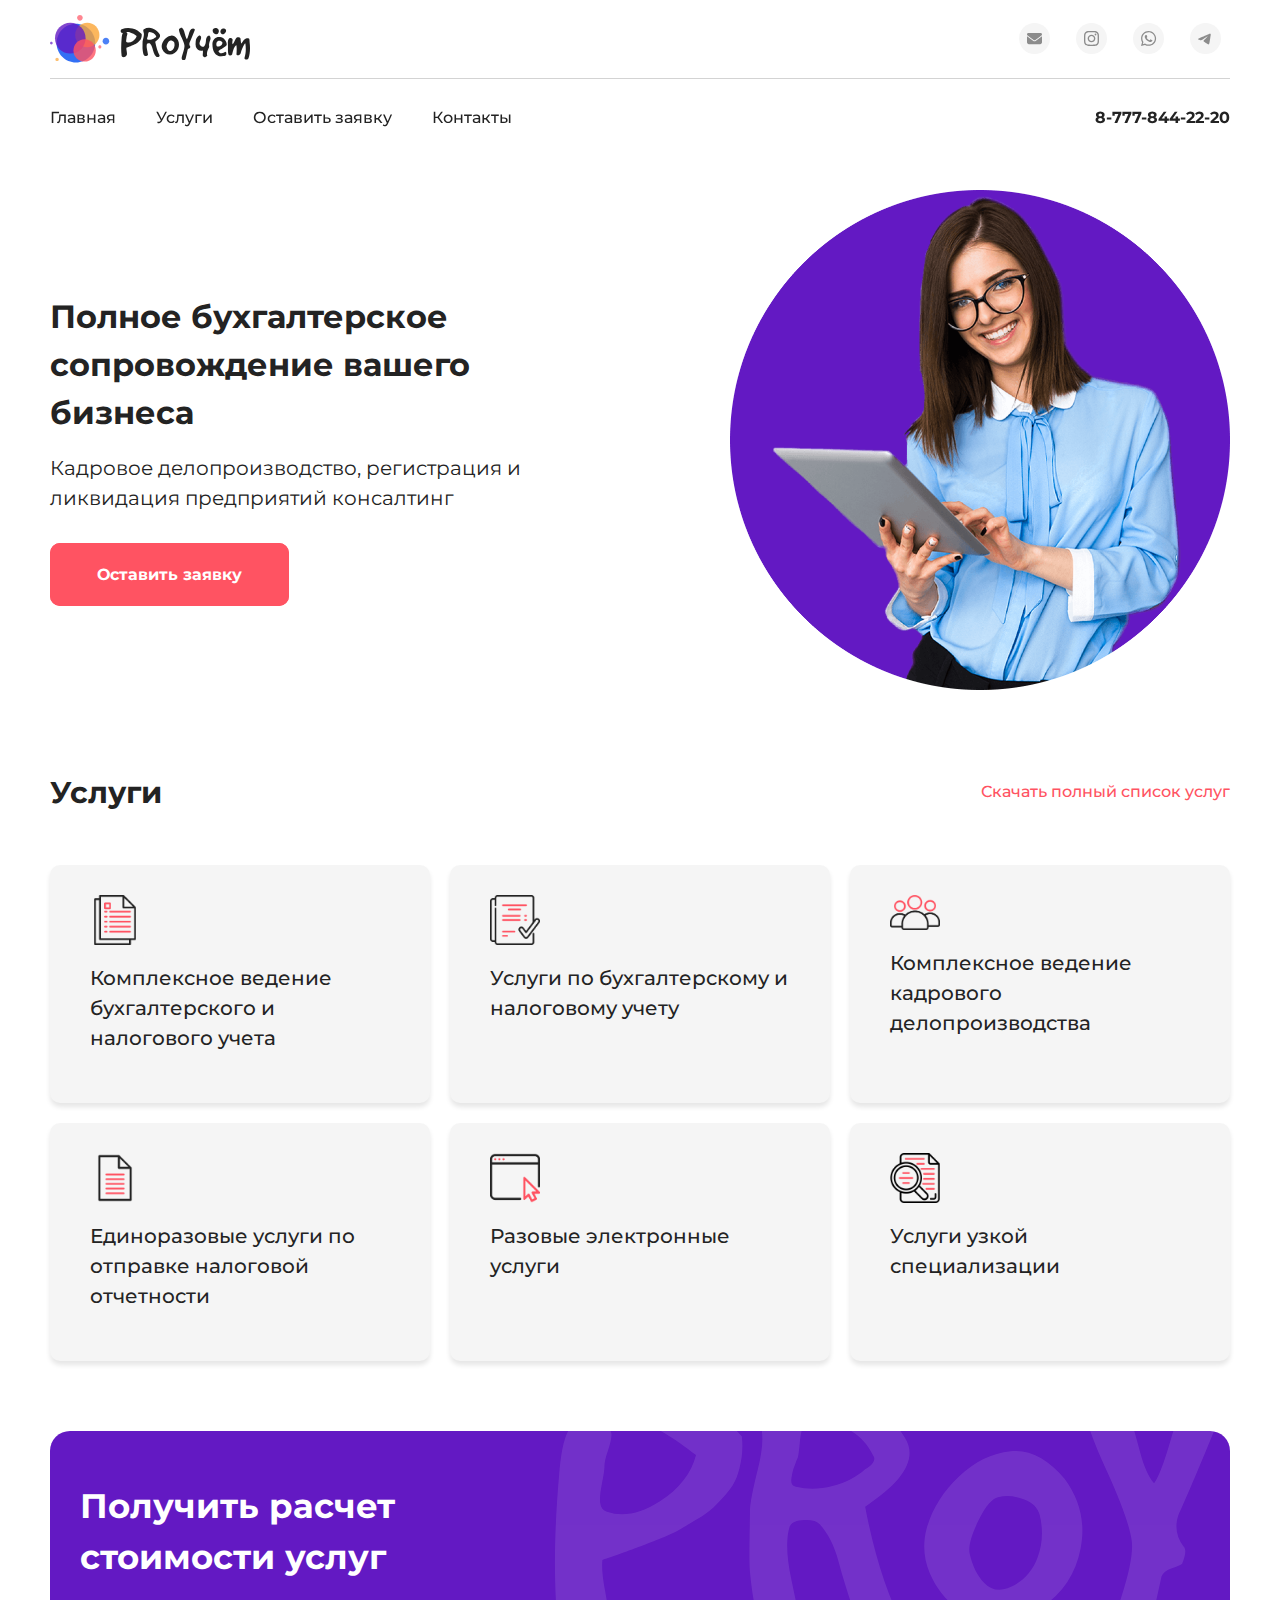
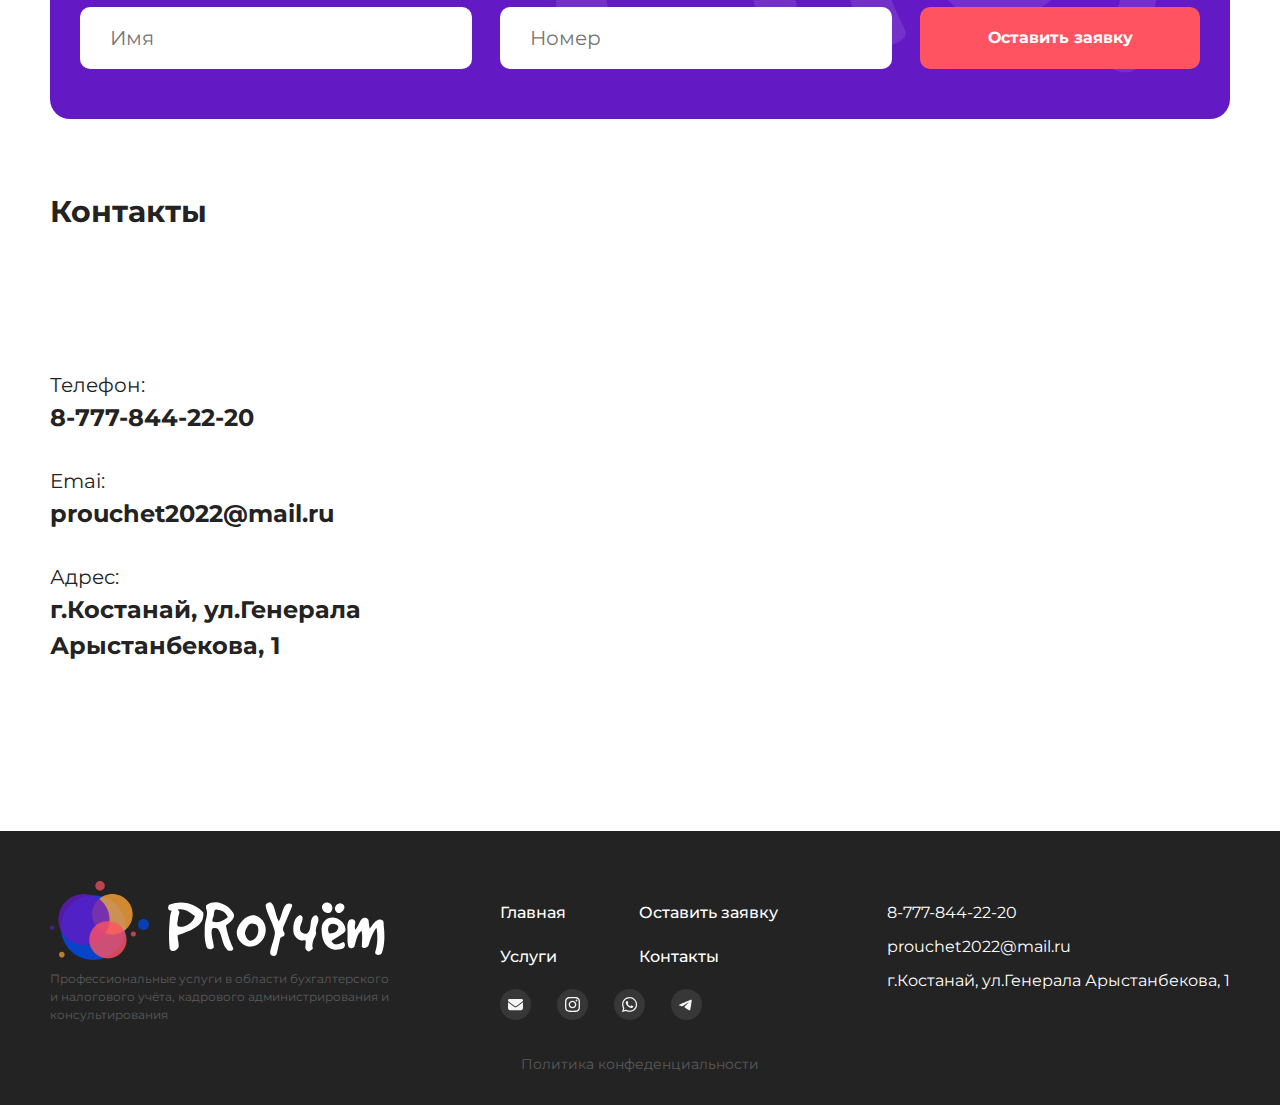
==== commit a30a77d0: "плавный переход до элемента" ====
--- a/index.html
+++ b/index.html
@@ -9,7 +9,7 @@
     <link rel="stylesheet" href="./styles/index.css">
 </head>
 
-<body>
+<body id="main">
     <header class="header">
         <div class="container">
             <div class="header__top">
@@ -46,10 +46,10 @@
             <div class="header__bottom">
                 <nav class="nav">
                     <ul class="nav__links">
-                        <li class="nav__link"><a href="">Главная</a></li>
-                        <li class="nav__link"><a href="">Услуги</a></li>
-                        <li class="nav__link"><a href="">Оставить заявку</a></li>
-                        <li class="nav__link"><a href="">Контакты</a></li>
+                        <li class="nav__link"><a href="#main">Главная</a></li>
+                        <li class="nav__link"><a href="#services">Услуги</a></li>
+                        <li class="nav__link"><a href="#request">Оставить заявку</a></li>
+                        <li class="nav__link"><a href="#contacts">Контакты</a></li>
                     </ul>
                 </nav>
                 <a class="phone" href="tel:+77778442220">8-777-844-22-20</a>
@@ -59,13 +59,38 @@
 
     <div class="mobile_menu" id="mobile_menu">
         <div class="container">
-            <nav class="nav_mobile">
-                <a class="nav_a mobile" href="#headest">Главная</a>
-                <a class="nav_a mobile" href="#can">Услуги</a>
-                <a class="nav_a mobile" href="#about">О компании</a>
-                <a class="nav_a mobile" href="#request">Оставить заявку</a>
-                <a class="nav_a mobile" href="#contacts">Контакты</a>
-            </nav>
+            <div class="mobile_menu__body">
+                <nav class="nav_mobile">
+                    <a class="nav_a mobile" href="#main">Главная</a>
+                    <a class="nav_a mobile" href="#services">Услуги</a>
+                    <a class="nav_a mobile" href="#request">Оставить заявку</a>
+                    <a class="nav_a mobile" href="#contacts">Контакты</a>
+                </nav>
+                <div class="social mobile_social">
+                    <ul class="social__links">
+                        <li class="social__link">
+                            <a target="_blank" href="mailto:prouchet2022@mail.ru"><img src="img/header/Почта.svg"
+                                    alt="Почта">
+                            </a>
+                        </li>
+                        <li class="social__link">
+                            <a target="_blank" href="https://www.instagram.com/prouchet2022/">
+                                <img src="img/header/Инста.svg" alt="Инстаграм">
+                            </a>
+                        </li>
+                        <li class="social__link">
+                            <a target="_blank"
+                                href="https://api.whatsapp.com/send/?phone=%2B77778442220&text&type=phone_number&app_absent=0">
+                                <img src="img/header/Ватсап.svg" alt="WhatsApp">
+                            </a>
+                        </li>
+                        <li class="social__link">
+                            <a target="_blank" href="https://t.me/ProUchet2022"><img src="img/header/Телега.svg"
+                                    alt="Телеграм"></a>
+                        </li>
+                    </ul>
+                </div>
+            </div>
         </div>
     </div>
 
@@ -83,11 +108,11 @@
         </div>
     </section>
 
-    <section class="services">
+    <section class="services" id="services">
         <div class="container">
             <div class="services__wrapper">
                 <div class="title">Услуги</div>
-                <a class="services__download" href="">Скачать полный список услуг</a>
+                <a class="services__download" href="docs/Прайс prouchet.pdf" download>Скачать полный список услуг</a>
             </div>
             <div class="services__cards">
                 <div class="services__card">
@@ -122,7 +147,7 @@
         </div>
     </section>
 
-    <section class="request">
+    <section class="request" id="request">
         <div class="container">
             <div class="request__body">
                 <img class="request__img" src="img/request/logo.svg" alt="logo">
@@ -138,22 +163,24 @@
         </div>
     </section>
 
-    <section class="contacts">
+    <section class="contacts" id="contacts">
         <div class="container">
             <h1 class="title">Контакты</h1>
             <div class="contacts__body">
                 <div class="contacts__info">
                     <div class="contact">
                         <h3 class="contact__title">Телефон:</h3>
-                        <a href="" class="contact__value">8-777-844-22-20</a>
+                        <a href="tel:+77778442220" class="contact__value">8-777-844-22-20</a>
                     </div>
                     <div class="contact">
                         <h3 class="contact__title">Emai:</h3>
-                        <a href="" class="contact__value">prouchet2022@mail.ru</a>
+                        <a href="mailto:prouchet2022@mail.ru" class="contact__value">prouchet2022@mail.ru</a>
                     </div>
                     <div class="contact">
                         <h3 class="contact__title">Адрес:</h3>
-                        <a href="" class="contact__value">г.Костанай, ул.Генерала Арыстанбекова, 1</a>
+                        <a target="_blank" href="https://yandex.kz/maps/-/CCUvVEdS1D" class="contact__value">г.Костанай,
+                            ул.Генерала
+                            Арыстанбекова, 1</a>
                     </div>
                 </div>
                 <div class="contacts__map contacts__map-desctop">
@@ -186,10 +213,10 @@
                 <div class="footer__center">
                     <nav class="nav">
                         <ul class="nav__links footer__links">
-                            <li class="nav__link"><a href="">Главная</a></li>
-                            <li class="nav__link"><a href="">Оставить заявку</a></li>
-                            <li class="nav__link"><a href="">Услуги</a></li>
-                            <li class="nav__link"><a href="">Контакты</a></li>
+                            <li class="nav__link"><a href="#main">Главная</a></li>
+                            <li class="nav__link"><a href="#request">Оставить заявку</a></li>
+                            <li class="nav__link"><a href="#services">Услуги</a></li>
+                            <li class="nav__link"><a href="#contacts">Контакты</a></li>
                         </ul>
                     </nav>
                     <div class="social">
@@ -199,28 +226,30 @@
                                 </a>
                             </li>
                             <li class="social__link">
-                                <a href="https://www.instagram.com/prouchet2022/">
+                                <a target="_blank" href="https://www.instagram.com/prouchet2022/">
                                     <img src="img/footer/Инста.svg" alt="Инстаграм">
                                 </a>
                             </li>
                             <li class="social__link">
-                                <a
+                                <a target="_blank"
                                     href="https://api.whatsapp.com/send/?phone=%2B77778442220&text&type=phone_number&app_absent=0">
                                     <img src="img/footer/Ватсап.svg" alt="WhatsApp">
                                 </a>
                             </li>
                             <li class="social__link">
-                                <a href="https://t.me/ProUchet2022"><img src="img/footer/Телега.svg" alt="Телеграм"></a>
+                                <a target="_blank" href="https://t.me/ProUchet2022"><img src="img/footer/Телега.svg"
+                                        alt="Телеграм"></a>
                             </li>
                         </ul>
                     </div>
                 </div>
                 <div class="footer__right">
-                    <a href="" class="contact__value">8-777-844-22-20</a>
-
-                    <a href="" class="contact__value">prouchet2022@mail.ru</a>
-
-                    <a href="" class="contact__value">г.Костанай, ул.Генерала Арыстанбекова, 1</a>
+                    <a href="tel:+77778442220" class="contact__value">8-777-844-22-20</a>
+
+                    <a href="mailto:prouchet2022@mail.ru" class="contact__value">prouchet2022@mail.ru</a>
+
+                    <a target="_blank" href="https://yandex.kz/maps/-/CCUvVEdS1D" class="contact__value">г.Костанай,
+                        ул.Генерала Арыстанбекова, 1</a>
                 </div>
             </div>
             <a href="" class="policy">Политика конфеденциальности</a>
--- a/styles/index.css
+++ b/styles/index.css
@@ -95,6 +95,9 @@
   color: #232323;
   overflow-x: hidden;
 }
+body.lock {
+  overflow-y: hidden;
+}
 
 .container {
   max-width: 1220px;
@@ -111,7 +114,7 @@
   font-weight: 700;
   font-size: 30px;
 }
-@media (max-width: 760px) {
+@media (max-width: 720px) {
   .title {
     font-size: 24px;
   }
@@ -121,6 +124,16 @@
   padding-bottom: 60px;
   position: relative;
   z-index: 5;
+}
+@media (max-width: 720px) {
+  .header {
+    padding-bottom: 0px;
+    position: fixed;
+    top: 0;
+    width: 100%;
+    left: 0;
+    background: #FFFFFF;
+  }
 }
 .header__top {
   display: -webkit-box;
@@ -198,7 +211,7 @@
   margin: 0;
 }
 .nav__link a {
-  font-size: 14px;
+  font-size: 16px;
   font-weight: 500;
   -webkit-transition: all 0.2s ease;
   transition: all 0.2s ease;
@@ -209,6 +222,7 @@
 
 .phone {
   font-weight: 700;
+  font-size: 16px;
 }
 
 .burger {
@@ -274,10 +288,22 @@
 }
 
 .mobile_menu {
-  position: absolute;
+  position: fixed;
   width: 100%;
-  padding-top: 110px;
-  padding-bottom: 30px;
+  height: 100vh;
+  display: -webkit-box;
+  display: -ms-flexbox;
+  display: flex;
+  -webkit-box-align: center;
+      -ms-flex-align: center;
+          align-items: center;
+  -webkit-box-pack: center;
+      -ms-flex-pack: center;
+          justify-content: center;
+  -webkit-box-orient: vertical;
+  -webkit-box-direction: normal;
+      -ms-flex-direction: column;
+          flex-direction: column;
   left: 0;
   right: 0;
   z-index: 3;
@@ -291,6 +317,19 @@
           box-shadow: 3px 4px 5px rgba(0, 0, 0, 0.25);
 }
 
+.mobile_menu__body {
+  display: -webkit-box;
+  display: -ms-flexbox;
+  display: flex;
+  -webkit-box-align: center;
+      -ms-flex-align: center;
+          align-items: center;
+  -webkit-box-orient: vertical;
+  -webkit-box-direction: normal;
+      -ms-flex-direction: column;
+          flex-direction: column;
+}
+
 .mobile_menu.open {
   top: 0;
   opacity: 1;
@@ -311,23 +350,20 @@
 }
 
 .nav_a.mobile {
-  padding: 20px 0;
+  padding: 10px 0;
   margin: 5px 0;
-  background-color: #FF5362;
-  border-radius: 20px;
-  color: #FFFFFF;
-}
-
-.nav_a.mobile:hover {
-  color: #fff;
-}
-
-.main {
-  margin-bottom: 80px;
-}
+  color: #232323;
+  font-size: 18px;
+}
+
+.mobile_social {
+  margin-top: 20px;
+  display: block;
+}
+
 @media (max-width: 720px) {
   .main {
-    margin-bottom: 20px;
+    padding-top: 120px;
   }
 }
 .main__body {
@@ -362,7 +398,7 @@
   .main__info {
     text-align: center;
     max-width: 500px;
-    margin-bottom: 50px;
+    margin-right: 0;
   }
 }
 .main__title {
@@ -375,9 +411,9 @@
     font-size: 26px;
   }
 }
-@media (max-width: 420px) {
+@media (max-width: 720px) {
   .main__title {
-    margin-bottom: 10px;
+    margin-bottom: 5px;
   }
 }
 .main__subtitle {
@@ -388,6 +424,11 @@
 @media (max-width: 1000px) {
   .main__subtitle {
     font-size: 16px;
+  }
+}
+@media (max-width: 720px) {
+  .main__subtitle {
+    margin-bottom: 35px;
   }
 }
 .main__btn {
@@ -406,6 +447,11 @@
     font-size: 14px;
   }
 }
+@media (max-width: 720px) {
+  .main__btn {
+    padding: 20px 60px;
+  }
+}
 .main__btn:hover {
   background: transparent;
   color: #FF5362;
@@ -431,8 +477,9 @@
 
 .services {
   margin-bottom: 70px;
-}
-@media (max-width: 500px) {
+  padding-top: 80px;
+}
+@media (max-width: 720px) {
   .services {
     margin-bottom: 30px;
   }
@@ -449,7 +496,7 @@
           justify-content: space-between;
   margin-bottom: 50px;
 }
-@media (max-width: 500px) {
+@media (max-width: 720px) {
   .services__wrapper {
     margin-bottom: 20px;
   }
@@ -594,12 +641,17 @@
 }
 @media (max-width: 760px) {
   .services__info {
-    font-size: 14px;
+    font-size: 16px;
   }
 }
 
 .request {
   margin-bottom: 70px;
+}
+@media (max-width: 720px) {
+  .request {
+    margin-bottom: 30px;
+  }
 }
 .request__body {
   width: 100%;
@@ -727,6 +779,11 @@
 .contacts {
   margin-bottom: 60px;
 }
+@media (max-width: 720px) {
+  .contacts {
+    margin-bottom: 30px;
+  }
+}
 .contacts__body {
   margin-top: 30px;
   display: -webkit-box;
@@ -739,8 +796,9 @@
       -ms-flex-pack: justify;
           justify-content: space-between;
 }
-@media (max-width: 690px) {
+@media (max-width: 720px) {
   .contacts__body {
+    margin-top: 20px;
     -webkit-box-orient: vertical;
     -webkit-box-direction: reverse;
         -ms-flex-direction: column-reverse;
@@ -768,7 +826,7 @@
     display: block;
   }
 }
-@media (max-width: 690px) {
+@media (max-width: 720px) {
   .contacts__map-tablet {
     display: none;
   }
@@ -776,7 +834,7 @@
 .contacts__map-mobile {
   display: none;
 }
-@media (max-width: 690px) {
+@media (max-width: 720px) {
   .contacts__map-mobile {
     display: block;
     width: 100%;
@@ -830,7 +888,7 @@
       -ms-flex-pack: justify;
           justify-content: space-between;
 }
-@media (max-width: 7200px) {
+@media (max-width: 720px) {
   .footer__body {
     -webkit-box-orient: vertical;
     -webkit-box-direction: normal;
@@ -846,6 +904,13 @@
 }
 .footer__logo {
   margin-bottom: 10px;
+}
+@media (max-width: 720px) {
+  .footer__logo {
+    width: 250px;
+    margin: 0 auto;
+    margin-bottom: 20px;
+  }
 }
 .footer__subtitle {
   font-size: 12px;
@@ -903,6 +968,6 @@
   display: block;
   text-align: center;
   margin-top: 30px;
-  font-size: 12px;
+  font-size: 14px;
   color: #5A5A5A;
 }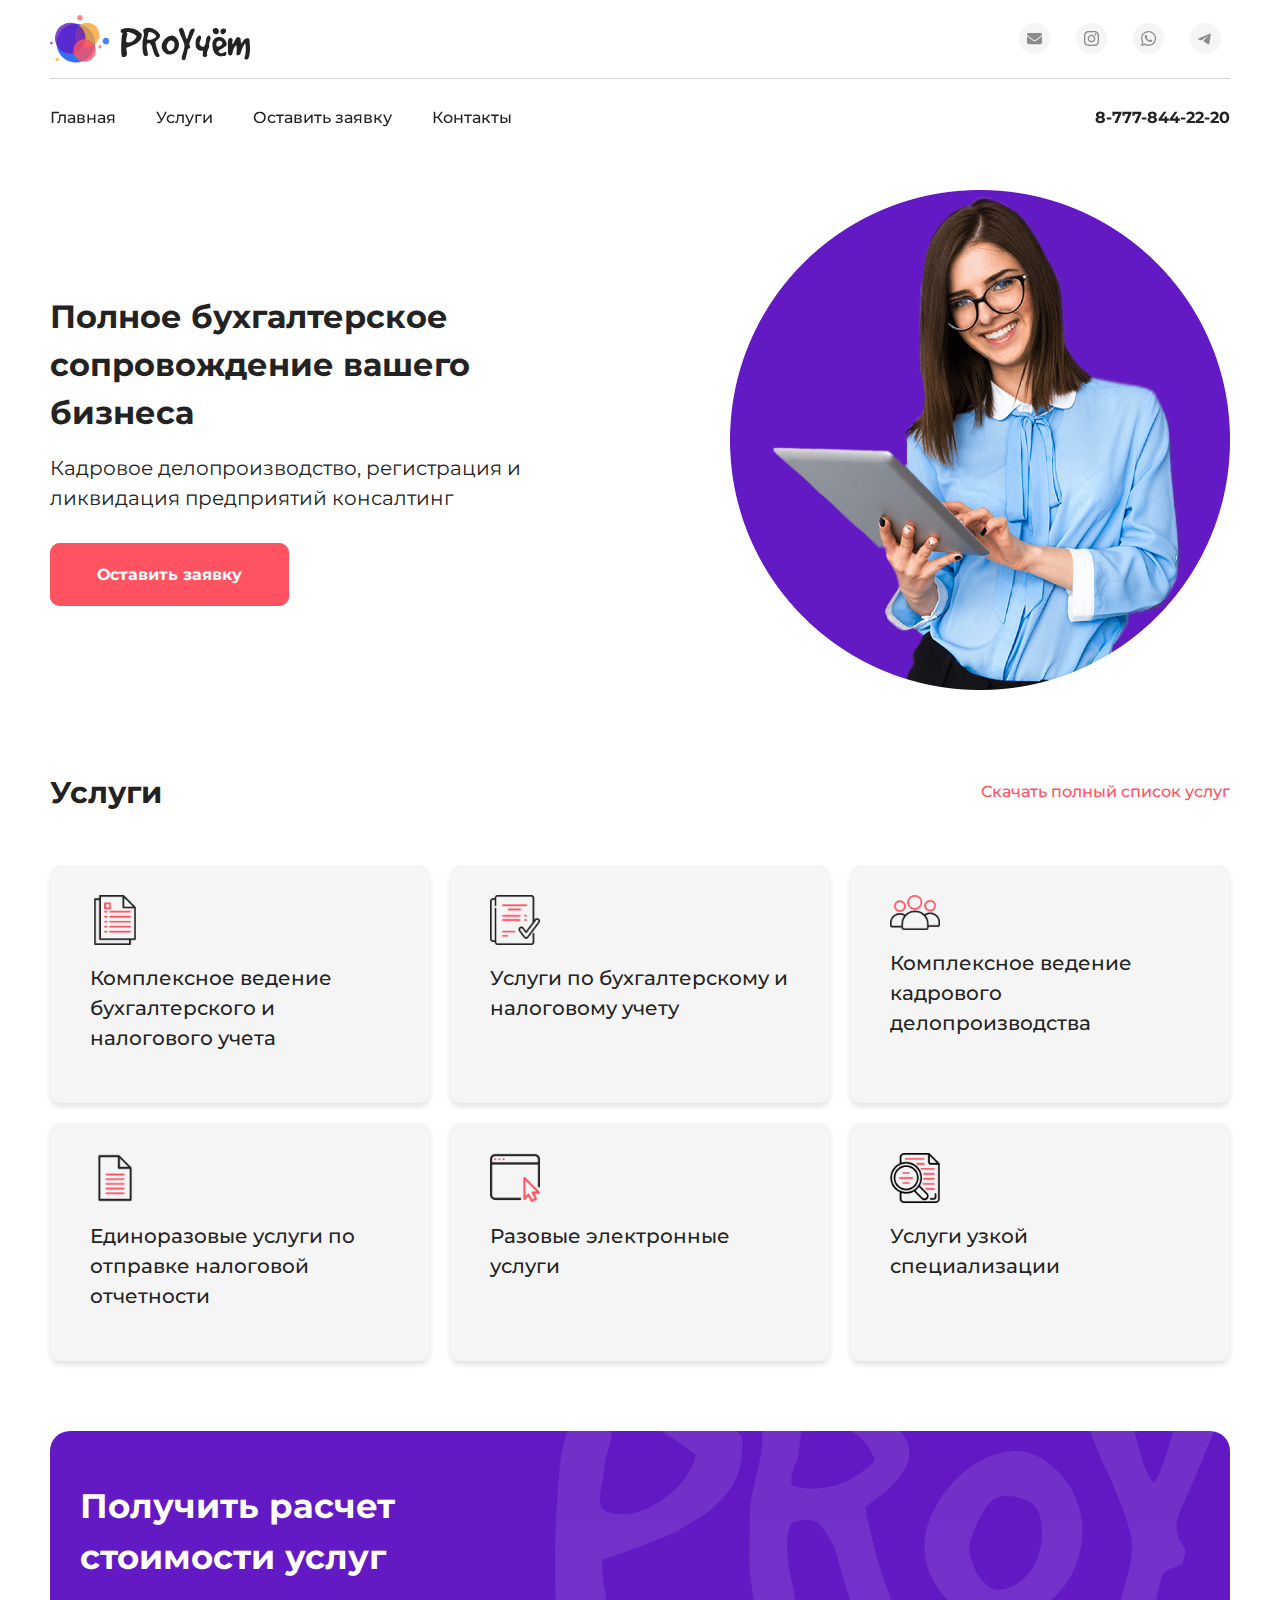
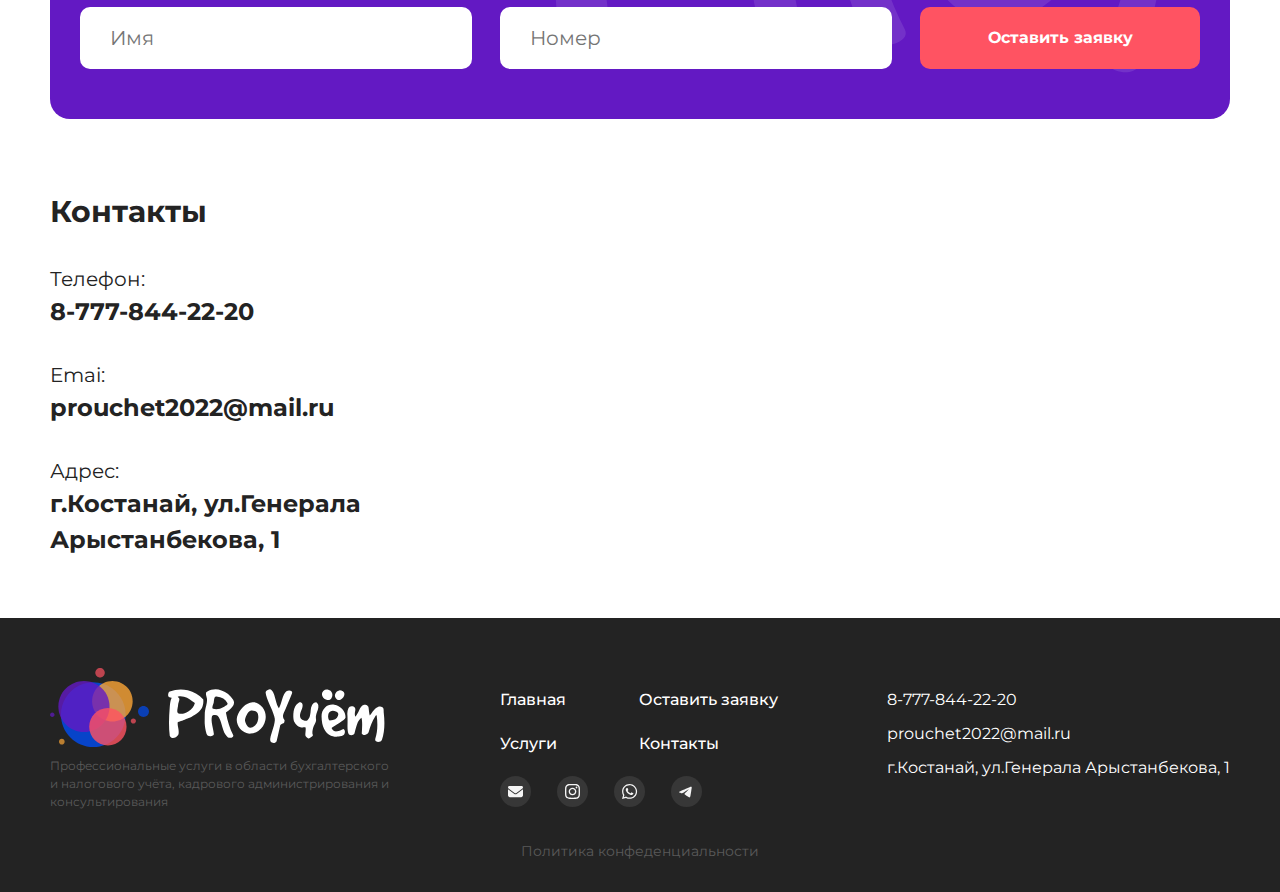
==== commit 78f3c738: "спасибо и 404" ====
--- a/index.html
+++ b/index.html
@@ -101,7 +101,7 @@
                     <h1 class="main__title">Полное бухгалтерское сопровождение вашего бизнеса</h1>
                     <h2 class="main__subtitle">Кадровое делопроизводство, регистрация и ликвидация предприятий
                         консалтинг</h2>
-                    <a href="" class="main__btn">Оставить заявку</a>
+                    <a href="#request" class="main__btn">Оставить заявку</a>
                 </div>
                 <img src="img/main/main.png" alt="main.png" class="main__img">
             </div>
@@ -112,7 +112,7 @@
         <div class="container">
             <div class="services__wrapper">
                 <div class="title">Услуги</div>
-                <a class="services__download" href="docs/Прайс prouchet.pdf" download>Скачать полный список услуг</a>
+                <a class="services__download" href="docs/Прайс_prouchet.pdf" download>Скачать полный список услуг</a>
             </div>
             <div class="services__cards">
                 <div class="services__card">
@@ -184,19 +184,16 @@
                     </div>
                 </div>
                 <div class="contacts__map contacts__map-desctop">
-                    <iframe
-                        src="https://yandex.ru/map-widget/v1/?um=constructor%3Af47f072832b1f53e12cf5b8de2a3f0d917f9b3933cac91295e417494af73c1a1&amp;source=constructor"
-                        width="500" height="500" frameborder="0"></iframe>
+                    <script type="text/javascript" charset="utf-8" async
+                        src="https://api-maps.yandex.ru/services/constructor/1.0/js/?um=constructor%3Af47f072832b1f53e12cf5b8de2a3f0d917f9b3933cac91295e417494af73c1a1&amp;width=500&amp;height=500&amp;lang=ru_RU&amp;scroll=true"></script>
                 </div>
                 <div class="contacts__map-tablet contacts__map">
-                    <iframe
-                        src="https://yandex.ru/map-widget/v1/?um=constructor%3Af47f072832b1f53e12cf5b8de2a3f0d917f9b3933cac91295e417494af73c1a1&amp;source=constructor"
-                        width="400" height="400" frameborder="0"></iframe>
+                    <script type="text/javascript" charset="utf-8" async
+                        src="https://api-maps.yandex.ru/services/constructor/1.0/js/?um=constructor%3Af47f072832b1f53e12cf5b8de2a3f0d917f9b3933cac91295e417494af73c1a1&amp;width=400&amp;height=400&amp;lang=ru_RU&amp;scroll=true"></script>
                 </div>
                 <div class="contacts__map-mobile contacts__map">
-                    <iframe
-                        src="https://yandex.ru/map-widget/v1/?um=constructor%3Af47f072832b1f53e12cf5b8de2a3f0d917f9b3933cac91295e417494af73c1a1&amp;source=constructor"
-                        width="100%" height="240" frameborder="0"></iframe>
+                    <script type="text/javascript" charset="utf-8" async
+                        src="https://api-maps.yandex.ru/services/constructor/1.0/js/?um=constructor%3Af47f072832b1f53e12cf5b8de2a3f0d917f9b3933cac91295e417494af73c1a1&amp;width=100%25&amp;height=240&amp;lang=ru_RU&amp;scroll=true"></script>
                 </div>
             </div>
         </div>
@@ -252,7 +249,7 @@
                         ул.Генерала Арыстанбекова, 1</a>
                 </div>
             </div>
-            <a href="" class="policy">Политика конфеденциальности</a>
+            <a href="/policy.html" class="policy">Политика конфеденциальности</a>
         </div>
     </footer>
 
--- a/styles/index.css
+++ b/styles/index.css
@@ -970,4 +970,117 @@
   margin-top: 30px;
   font-size: 14px;
   color: #5A5A5A;
+}
+
+.policy__title {
+  text-align: center;
+  font-size: 20px;
+  margin-bottom: 20px;
+  padding-top: 80px;
+}
+
+.policy__text {
+  font-size: 16px;
+  margin-bottom: 10px;
+}
+
+.thanks__body {
+  display: -webkit-box;
+  display: -ms-flexbox;
+  display: flex;
+  -webkit-box-align: center;
+      -ms-flex-align: center;
+          align-items: center;
+  -webkit-box-pack: center;
+      -ms-flex-pack: center;
+          justify-content: center;
+  -webkit-box-orient: vertical;
+  -webkit-box-direction: normal;
+      -ms-flex-direction: column;
+          flex-direction: column;
+  height: 100vh;
+}
+.thanks__img {
+  max-width: 200px;
+}
+.thanks__title {
+  padding: 40px 0;
+  text-align: center;
+}
+.thanks__btn {
+  color: #FFFFFF;
+  font-weight: 700;
+  font-size: 16px;
+  padding: 20px 45px;
+  background: #FF5362;
+  border-radius: 10px;
+  border: 2px solid #FF5362;
+  -webkit-transition: all 0.2s ease;
+  transition: all 0.2s ease;
+}
+@media (max-width: 1000px) {
+  .thanks__btn {
+    font-size: 14px;
+  }
+}
+@media (max-width: 720px) {
+  .thanks__btn {
+    padding: 20px 60px;
+  }
+}
+.thanks__btn:hover {
+  background: transparent;
+  color: #FF5362;
+}
+
+.not_found__body {
+  display: -webkit-box;
+  display: -ms-flexbox;
+  display: flex;
+  -webkit-box-align: center;
+      -ms-flex-align: center;
+          align-items: center;
+  -webkit-box-pack: center;
+      -ms-flex-pack: center;
+          justify-content: center;
+  -webkit-box-orient: vertical;
+  -webkit-box-direction: normal;
+      -ms-flex-direction: column;
+          flex-direction: column;
+  height: 100vh;
+}
+.not_found__title {
+  font-size: 120px;
+  font-weight: 700;
+  color: #FF5362;
+  text-align: center;
+}
+.not_found__subtitle {
+  padding: 40px 0;
+  text-align: center;
+}
+.not_found__btn {
+  color: #FFFFFF;
+  font-weight: 700;
+  font-size: 16px;
+  padding: 20px 45px;
+  background: #FF5362;
+  border-radius: 10px;
+  border: 2px solid #FF5362;
+  -webkit-transition: all 0.2s ease;
+  transition: all 0.2s ease;
+}
+@media (max-width: 1000px) {
+  .not_found__btn {
+    font-size: 14px;
+  }
+}
+@media (max-width: 720px) {
+  .not_found__btn {
+    padding: 20px 60px;
+  }
+}
+.not_found__btn:hover {
+  background: transparent;
+  color: #FF5362;
 }